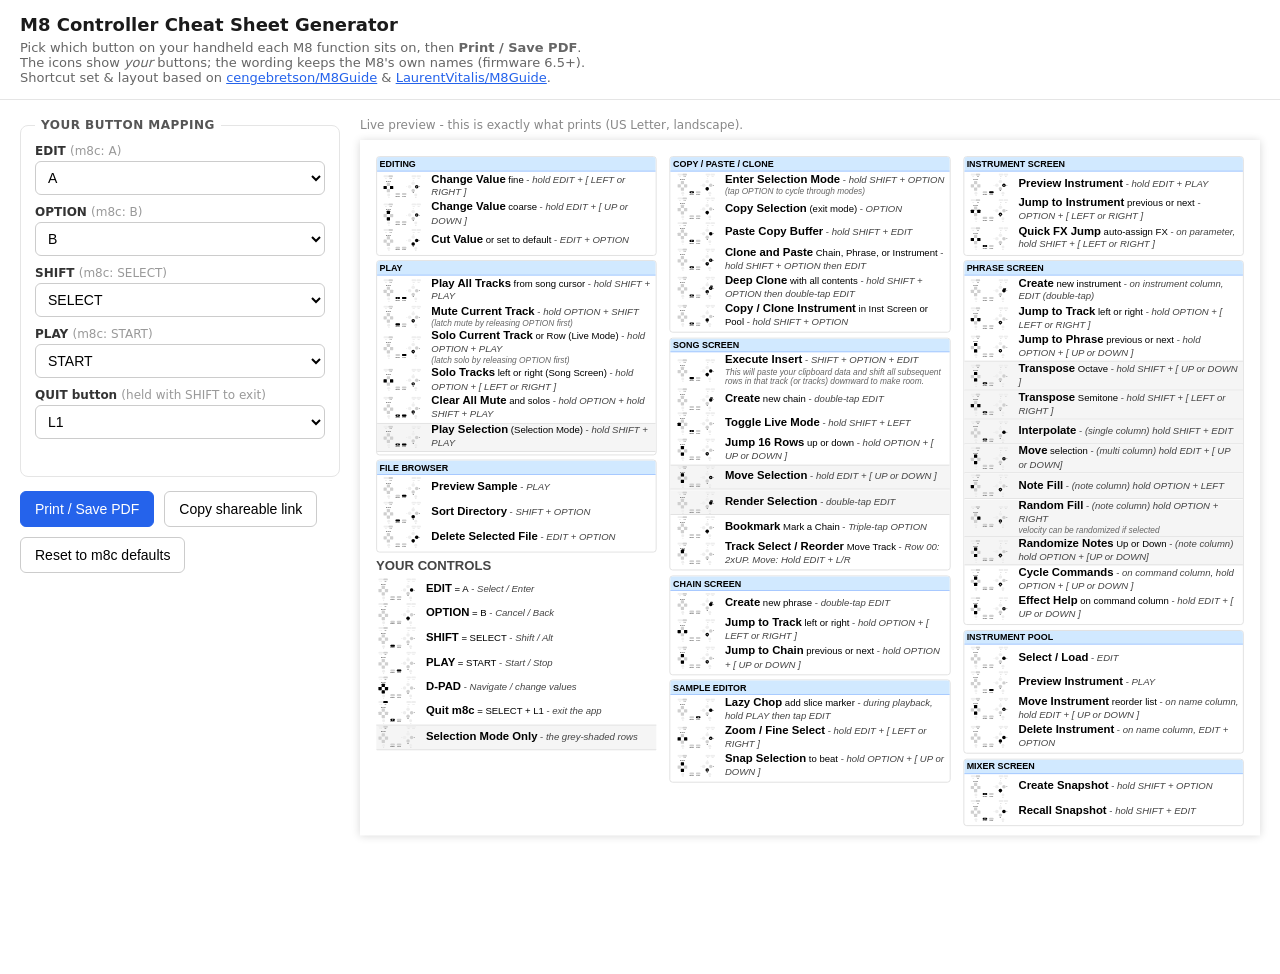
==== index.html @ ab4e7d7c "Add GitHub Pages deploy workflow + root redirect to generator" ====
<!DOCTYPE html>
<html lang="en">
<head>
  <meta charset="utf-8">
  <title>m8c-headless-handheld</title>
  <meta http-equiv="refresh" content="0; url=cheatsheets/generator/">
  <link rel="canonical" href="cheatsheets/generator/">
</head>
<body>
  <p>Redirecting to the <a href="cheatsheets/generator/">M8 Controller Cheat Sheet Generator</a>.</p>
</body>
</html>
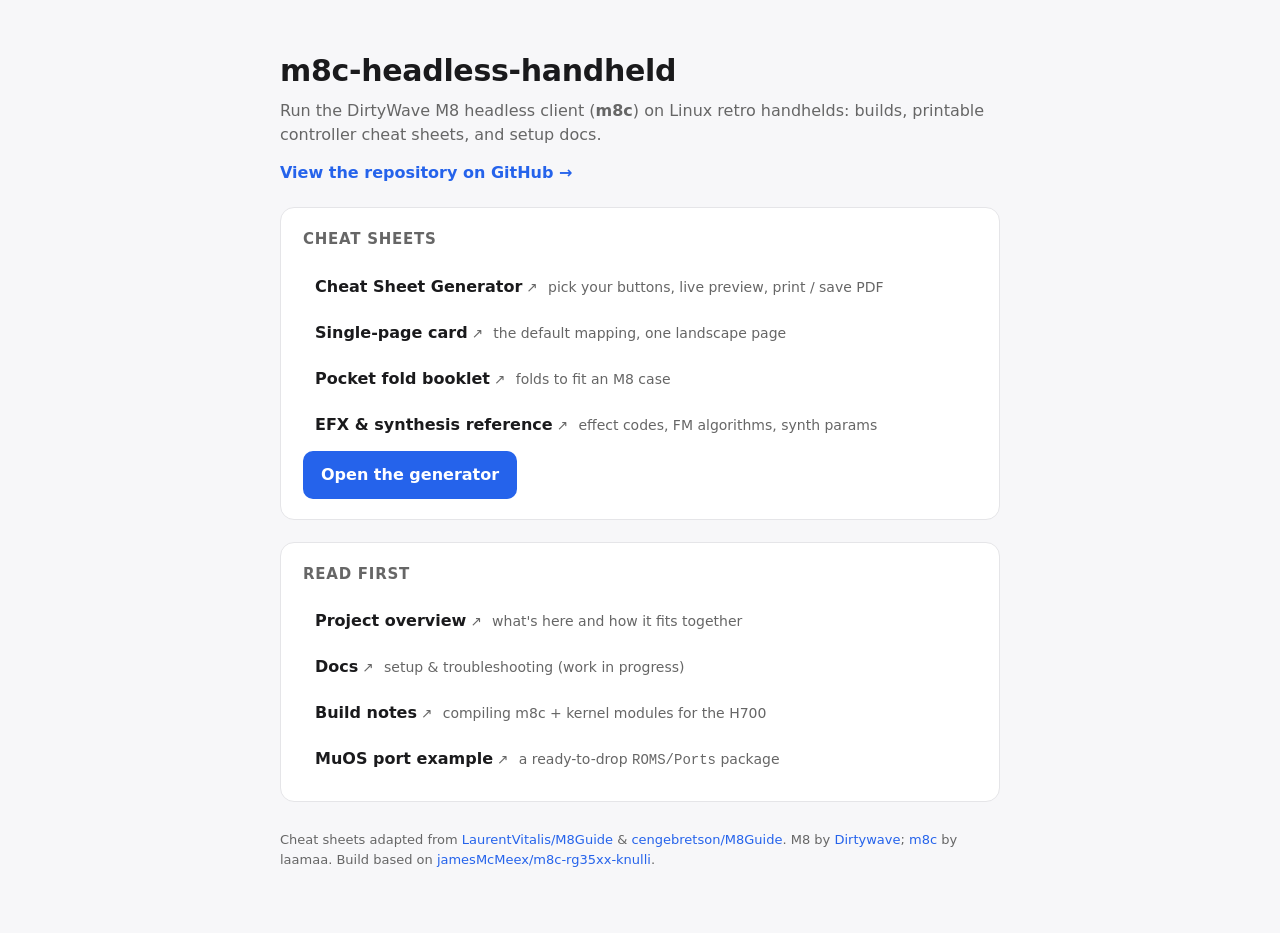
==== commit ccf26556: "Replace root redirect with a landing page Links to the repo/docs and the interactive cheat sheets in" ====
--- a/index.html
+++ b/index.html
@@ -2,11 +2,107 @@
 <html lang="en">
 <head>
   <meta charset="utf-8">
+  <meta name="viewport" content="width=device-width, initial-scale=1">
   <title>m8c-headless-handheld</title>
-  <meta http-equiv="refresh" content="0; url=cheatsheets/generator/">
-  <link rel="canonical" href="cheatsheets/generator/">
+  <meta name="description" content="Run the DirtyWave M8 headless client (m8c) on Linux retro handhelds: builds, printable controller cheat sheets, and docs.">
+  <style>
+    :root {
+      --bg: #f7f7f9; --card: #ffffff; --fg: #1a1a1c; --muted: #666; --line: #e5e5e8;
+      --accent: #2563eb; --accent-fg: #fff; --chip: #f0f1f4;
+    }
+    @media (prefers-color-scheme: dark) {
+      :root { --bg:#0f1115; --card:#171a21; --fg:#e8e9ec; --muted:#9aa0aa; --line:#262a33;
+              --accent:#3b82f6; --accent-fg:#fff; --chip:#1f232c; }
+    }
+    * { box-sizing: border-box; }
+    body { margin:0; background:var(--bg); color:var(--fg);
+      font-family: system-ui, -apple-system, "Segoe UI", Roboto, sans-serif; line-height:1.5; }
+    .wrap { max-width: 760px; margin: 0 auto; padding: 48px 20px 64px; }
+    header h1 { font-size: 30px; margin: 0 0 6px; letter-spacing:-.01em; }
+    header p { margin: 0; color: var(--muted); font-size: 16px; }
+    .card { background:var(--card); border:1px solid var(--line); border-radius:14px;
+      padding:20px 22px; margin-top:22px; }
+    .card h2 { font-size:15px; text-transform:uppercase; letter-spacing:.05em; color:var(--muted);
+      margin:0 0 14px; }
+    .links { display:flex; flex-direction:column; gap:2px; }
+    a.row { display:flex; align-items:baseline; gap:10px; text-decoration:none; color:inherit;
+      padding:10px 12px; border-radius:9px; }
+    a.row:hover { background:var(--chip); }
+    a.row .t { font-weight:600; color:var(--fg); }
+    a.row .d { color:var(--muted); font-size:14px; }
+    a.row .t::after { content:" \2197"; color:var(--muted); font-weight:400; font-size:.85em; }
+    .cta { display:inline-block; background:var(--accent); color:var(--accent-fg); text-decoration:none;
+      font-weight:600; padding:12px 18px; border-radius:10px; margin-top:4px; }
+    .cta:hover { filter:brightness(1.07); }
+    footer { margin-top:28px; color:var(--muted); font-size:13px; }
+    footer a { color:var(--accent); text-decoration:none; }
+    footer a:hover { text-decoration:underline; }
+    .repo { margin-top:14px; }
+    .repo a { color:var(--accent); text-decoration:none; font-weight:600; }
+  </style>
 </head>
 <body>
-  <p>Redirecting to the <a href="cheatsheets/generator/">M8 Controller Cheat Sheet Generator</a>.</p>
+  <div class="wrap">
+    <header>
+      <h1>m8c-headless-handheld</h1>
+      <p>Run the DirtyWave M8 headless client (<b>m8c</b>) on Linux retro handhelds:
+         builds, printable controller cheat sheets, and setup docs.</p>
+      <div class="repo"><a href="https://github.com/null-rot/m8c-headless-handheld">View the repository on GitHub &rarr;</a></div>
+    </header>
+
+    <div class="card">
+      <h2>Cheat sheets</h2>
+      <div class="links">
+        <a class="row" href="cheatsheets/generator/">
+          <span class="t">Cheat Sheet Generator</span>
+          <span class="d">pick your buttons, live preview, print / save PDF</span>
+        </a>
+        <a class="row" href="cheatsheets/shortcuts-controller.html">
+          <span class="t">Single-page card</span>
+          <span class="d">the default mapping, one landscape page</span>
+        </a>
+        <a class="row" href="cheatsheets/controller.html">
+          <span class="t">Pocket fold booklet</span>
+          <span class="d">folds to fit an M8 case</span>
+        </a>
+        <a class="row" href="cheatsheets/efx.html">
+          <span class="t">EFX &amp; synthesis reference</span>
+          <span class="d">effect codes, FM algorithms, synth params</span>
+        </a>
+      </div>
+      <a class="cta" href="cheatsheets/generator/">Open the generator</a>
+    </div>
+
+    <div class="card">
+      <h2>Read first</h2>
+      <div class="links">
+        <a class="row" href="https://github.com/null-rot/m8c-headless-handheld#readme">
+          <span class="t">Project overview</span>
+          <span class="d">what's here and how it fits together</span>
+        </a>
+        <a class="row" href="https://github.com/null-rot/m8c-headless-handheld/tree/main/docs">
+          <span class="t">Docs</span>
+          <span class="d">setup &amp; troubleshooting (work in progress)</span>
+        </a>
+        <a class="row" href="https://github.com/null-rot/m8c-headless-handheld/blob/main/docs/legacy-docker-build.md">
+          <span class="t">Build notes</span>
+          <span class="d">compiling m8c + kernel modules for the H700</span>
+        </a>
+        <a class="row" href="https://github.com/null-rot/m8c-headless-handheld/tree/main/examples/muos-m8c-1.7.10">
+          <span class="t">MuOS port example</span>
+          <span class="d">a ready-to-drop <code>ROMS/Ports</code> package</span>
+        </a>
+      </div>
+    </div>
+
+    <footer>
+      Cheat sheets adapted from
+      <a href="https://github.com/LaurentVitalis/M8Guide">LaurentVitalis/M8Guide</a> &amp;
+      <a href="https://github.com/cengebretson/M8Guide">cengebretson/M8Guide</a>.
+      M8 by <a href="https://dirtywave.com/">Dirtywave</a>;
+      <a href="https://github.com/laamaa/m8c">m8c</a> by laamaa.
+      Build based on <a href="https://github.com/jamesMcMeex/m8c-rg35xx-knulli">jamesMcMeex/m8c-rg35xx-knulli</a>.
+    </footer>
+  </div>
 </body>
 </html>
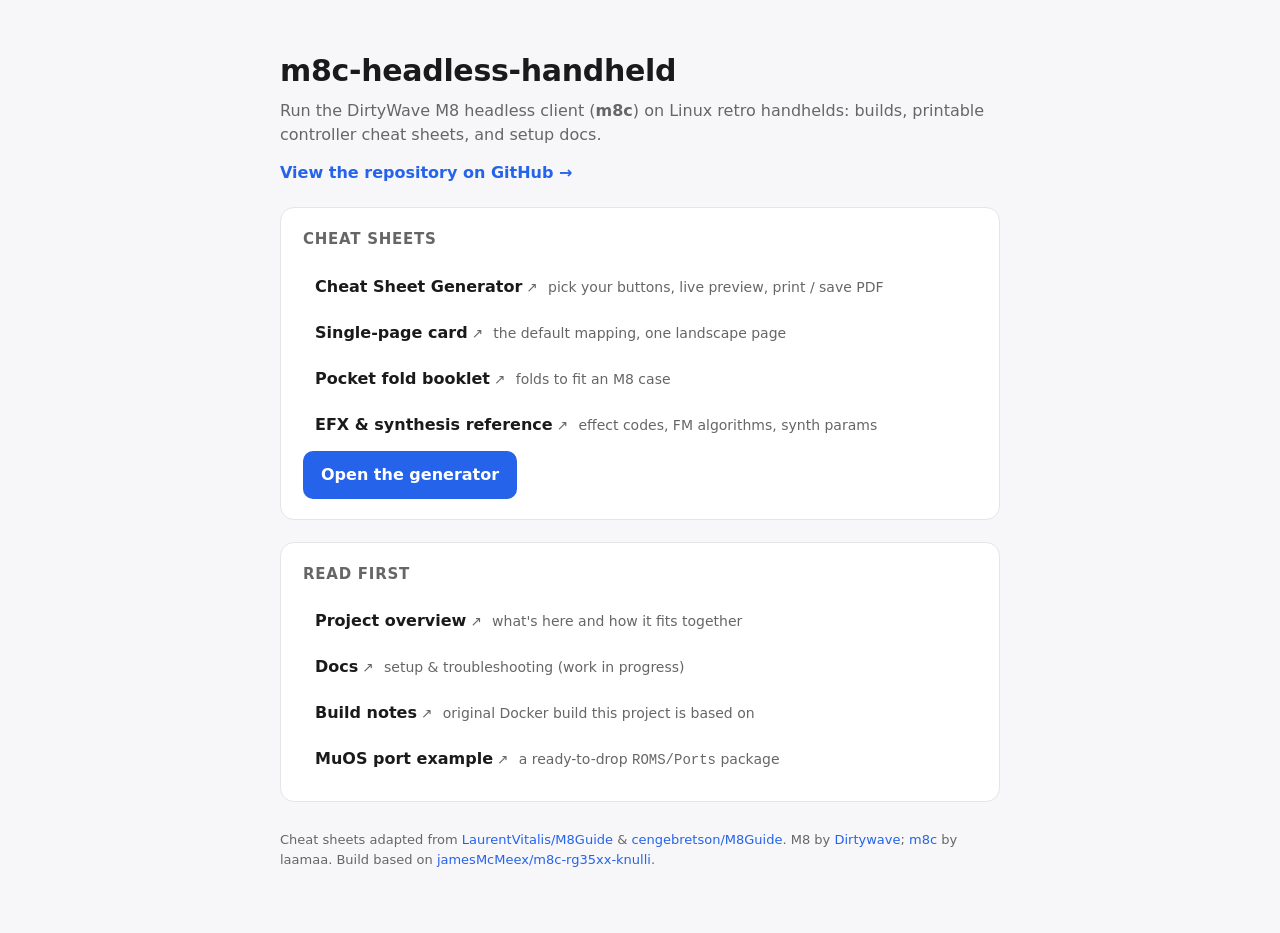
==== commit b4d04eeb: "Add 3D print docs folder; drop re-hosted legacy Docker build doc Adds 3d-prints/ with the Teensy 4.1" ====
--- a/index.html
+++ b/index.html
@@ -84,9 +84,9 @@
           <span class="t">Docs</span>
           <span class="d">setup &amp; troubleshooting (work in progress)</span>
         </a>
-        <a class="row" href="https://github.com/null-rot/m8c-headless-handheld/blob/main/docs/legacy-docker-build.md">
+        <a class="row" href="https://github.com/jamesMcMeex/m8c-rg35xx-knulli">
           <span class="t">Build notes</span>
-          <span class="d">compiling m8c + kernel modules for the H700</span>
+          <span class="d">original Docker build this project is based on</span>
         </a>
         <a class="row" href="https://github.com/null-rot/m8c-headless-handheld/tree/main/examples/muos-m8c-1.7.10">
           <span class="t">MuOS port example</span>
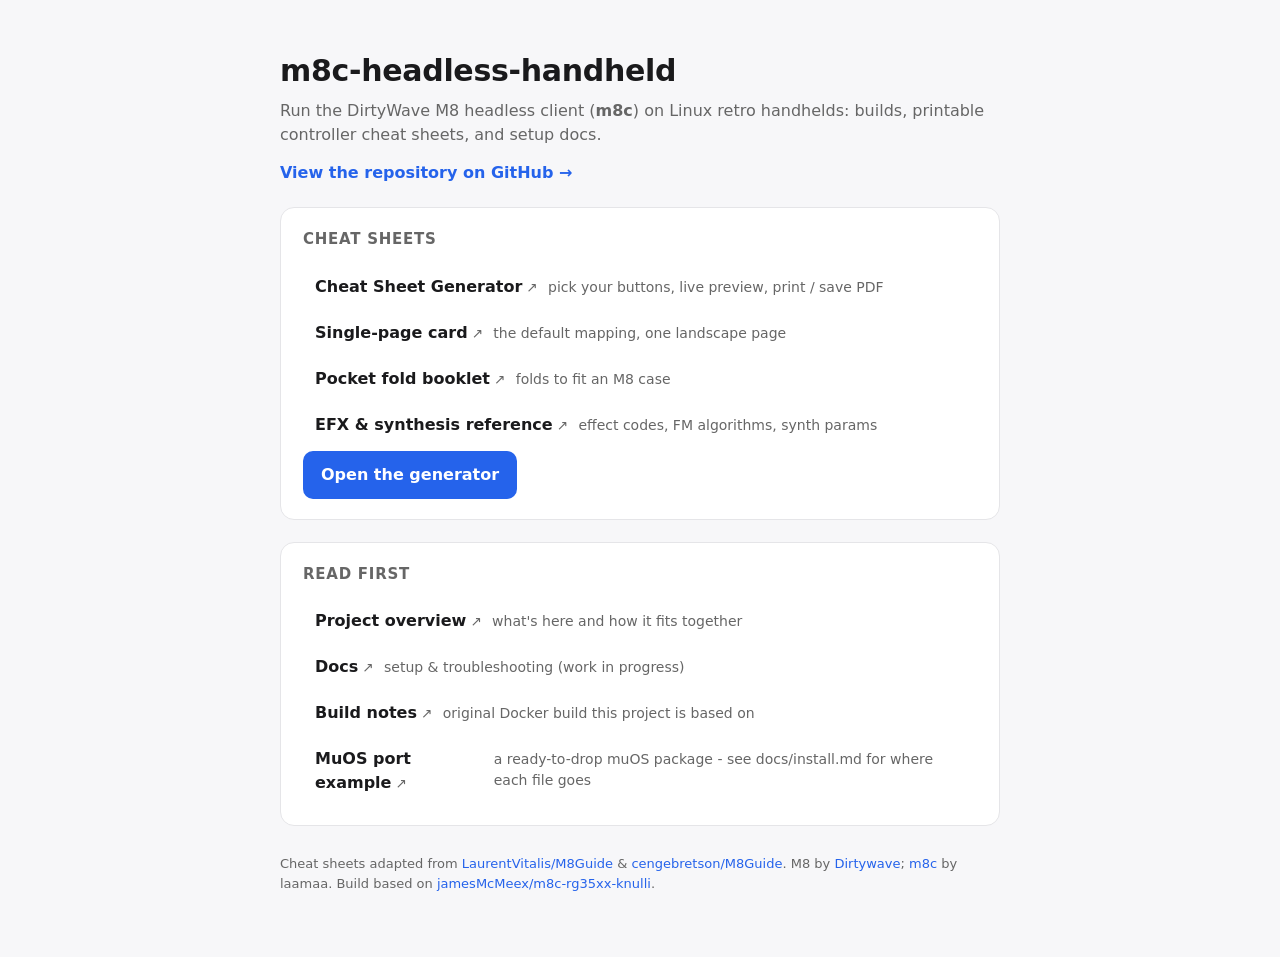
==== commit 11dd9e8f: "docs: fix muOS install path - m8c.sh and the m8c/ payload go in different folders muOS uses the stan" ====
--- a/index.html
+++ b/index.html
@@ -90,7 +90,7 @@
         </a>
         <a class="row" href="https://github.com/null-rot/m8c-headless-handheld/tree/main/examples/muos-m8c-1.7.10">
           <span class="t">MuOS port example</span>
-          <span class="d">a ready-to-drop <code>ROMS/Ports</code> package</span>
+          <span class="d">a ready-to-drop muOS package - see docs/install.md for where each file goes</span>
         </a>
       </div>
     </div>
